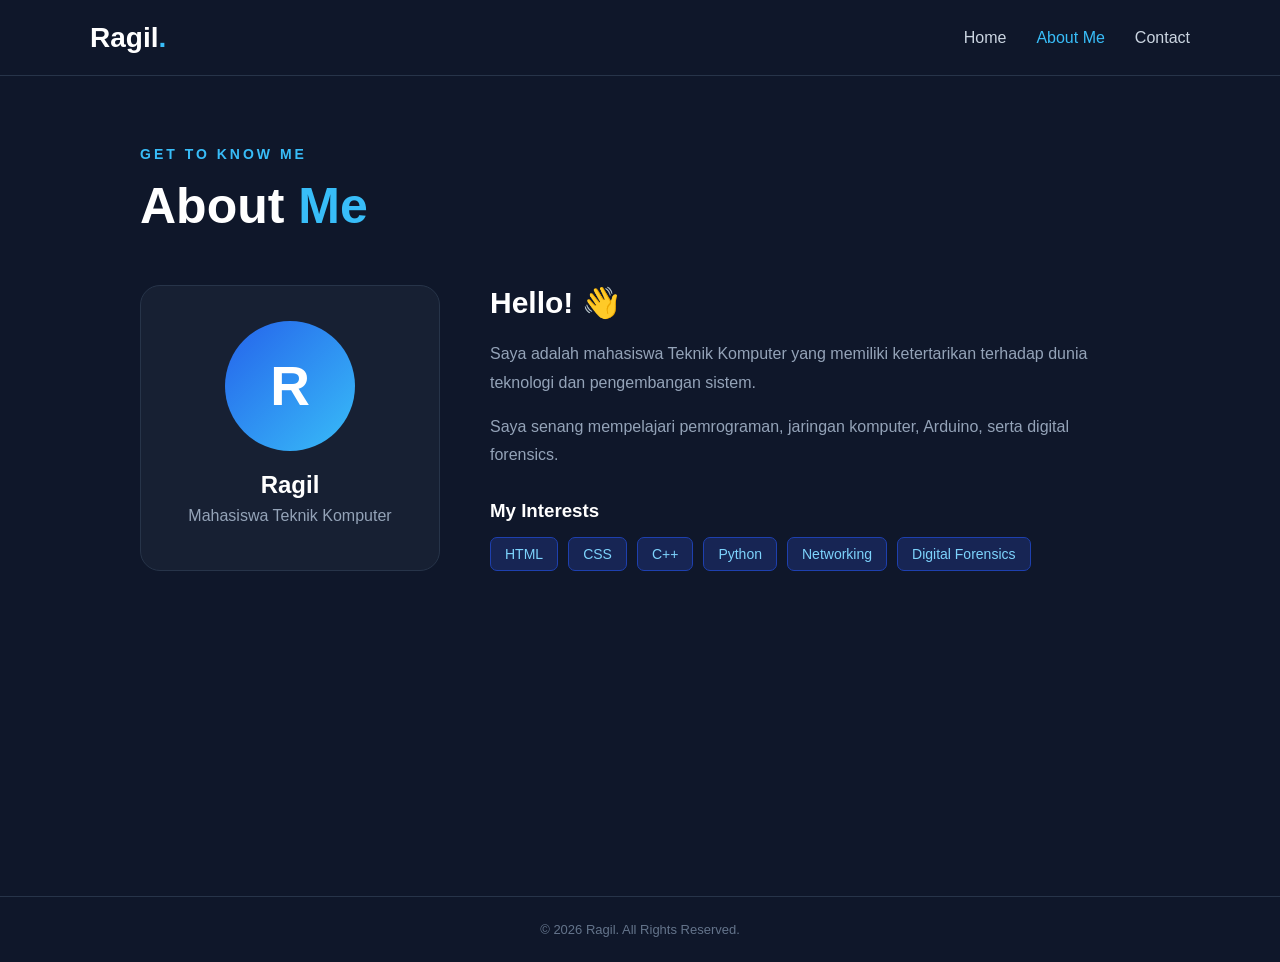
==== about.html @ 292b58e5 "web porto" ====
<!DOCTYPE html>
<html lang="id">
<head>
    <meta charset="UTF-8">
    <meta name="viewport" content="width=device-width, initial-scale=1.0">
    <title>About Me | Ragil</title>
    <link rel="stylesheet" href="style.css">
</head>

<body>

    <header>
        <nav>
            <h2 class="logo">Ragil<span>.</span></h2>

            <ul>
                <li><a href="index.html">Home</a></li>
                <li><a href="about.html" class="active">About Me</a></li>
                <li><a href="contact.html">Contact</a></li>
            </ul>
        </nav>
    </header>

    <main class="page">

        <div class="page-title">
            <p class="small-text">GET TO KNOW ME</p>
            <h1>About <span>Me</span></h1>
        </div>

        <section class="about">

            <div class="about-profile">
                <div class="profile-circle">R</div>
                <h2>Ragil</h2>
                <p>Mahasiswa Teknik Komputer</p>
            </div>

            <div class="about-text">
                <h2>Hello! 👋</h2>

                <p>
                    Saya adalah mahasiswa Teknik Komputer yang memiliki
                    ketertarikan terhadap dunia teknologi dan pengembangan
                    sistem.
                </p>

                <p>
                    Saya senang mempelajari pemrograman, jaringan komputer,
                    Arduino, serta digital forensics.
                </p>

                <h3>My Interests</h3>

                <div class="skills">
                    <span>HTML</span>
                    <span>CSS</span>
                    <span>C++</span>
                    <span>Python</span>
                    <span>Networking</span>
                    <span>Digital Forensics</span>
                </div>
            </div>

        </section>

    </main>

    <footer>
        <p>© 2026 Ragil. All Rights Reserved.</p>
    </footer>

</body>
</html>
---- style.css ----
* {
    margin: 0;
    padding: 0;
    box-sizing: border-box;
}

body {
    font-family: Arial, sans-serif;
    background: #0f172a;
    color: white;
    min-height: 100vh;
}

header {
    width: 100%;
    border-bottom: 1px solid #273449;
}

nav {
    width: 90%;
    max-width: 1100px;
    margin: auto;
    height: 75px;

    display: flex;
    align-items: center;
    justify-content: space-between;
}

.logo {
    font-size: 28px;
}

.logo span,
h1 span {
    color: #38bdf8;
}

nav ul {
    display: flex;
    list-style: none;
    gap: 30px;
}

nav ul li a {
    color: #cbd5e1;
    text-decoration: none;
    transition: 0.3s;
}

nav ul li a:hover,
nav ul li a.active {
    color: #38bdf8;
}

/* HOME */

.home {
    width: 90%;
    max-width: 1100px;
    min-height: calc(100vh - 130px);
    margin: auto;

    display: flex;
    align-items: center;
    justify-content: space-between;
    gap: 50px;
}

.home-text {
    max-width: 650px;
}

.small-text {
    color: #38bdf8;
    font-size: 14px;
    font-weight: bold;
    letter-spacing: 3px;
    margin-bottom: 15px;
}

.home h1 {
    font-size: 60px;
    margin-bottom: 10px;
}

.home h2 {
    color: #cbd5e1;
    margin-bottom: 20px;
}

.home-text > p:not(.small-text) {
    color: #94a3b8;
    line-height: 1.8;
}

/* BUTTON */

.button {
    margin-top: 30px;
    display: flex;
    gap: 15px;
}

.button a {
    text-decoration: none;
    color: white;
    background: #2563eb;
    padding: 13px 25px;
    border-radius: 8px;
    transition: 0.3s;
}

.button a:hover {
    background: #38bdf8;
    transform: translateY(-3px);
}

.button .outline {
    background: transparent;
    border: 1px solid #38bdf8;
}

/* PROFILE */

.profile {
    width: 320px;
    padding: 40px;

    text-align: center;

    background: #172033;
    border: 1px solid #273449;
    border-radius: 20px;
}

.profile-circle {
    width: 150px;
    height: 150px;
    margin: auto;
    margin-bottom: 20px;

    display: flex;
    align-items: center;
    justify-content: center;

    border-radius: 50%;

    background: linear-gradient(135deg, #2563eb, #38bdf8);

    font-size: 70px;
    font-weight: bold;
}

.profile p {
    color: #94a3b8;
    margin-top: 8px;
}

/* GENERAL PAGE */

.page {
    width: 90%;
    max-width: 1000px;
    margin: 70px auto;
    min-height: calc(100vh - 220px);
}

.page-title {
    margin-bottom: 50px;
}

.page-title h1 {
    font-size: 50px;
    margin-bottom: 15px;
}

.page-title > p:last-child {
    color: #94a3b8;
}

/* ABOUT */

.about {
    display: grid;
    grid-template-columns: 300px 1fr;
    gap: 50px;
}

.about-profile {
    padding: 35px;
    text-align: center;

    background: #172033;
    border: 1px solid #273449;
    border-radius: 20px;
}

.about-profile .profile-circle {
    width: 130px;
    height: 130px;
    font-size: 55px;
}

.about-profile p {
    color: #94a3b8;
    margin-top: 8px;
}

.about-text h2 {
    font-size: 30px;
    margin-bottom: 20px;
}

.about-text p {
    color: #94a3b8;
    line-height: 1.8;
    margin-bottom: 15px;
}

.about-text h3 {
    margin-top: 30px;
    margin-bottom: 15px;
}

/* SKILLS */

.skills {
    display: flex;
    flex-wrap: wrap;
    gap: 10px;
}

.skills span {
    background: #172554;
    color: #7dd3fc;
    border: 1px solid #1e40af;

    padding: 8px 14px;
    border-radius: 7px;

    font-size: 14px;
}

/* CONTACT */

.contact {
    display: grid;
    grid-template-columns: 1fr 1.5fr;
    gap: 40px;
}

.contact-info {
    display: flex;
    flex-direction: column;
    gap: 15px;
}

.contact-box {
    background: #172033;
    border: 1px solid #273449;
    padding: 20px;
    border-radius: 12px;
}

.contact-box h3 {
    margin-bottom: 8px;
}

.contact-box p {
    color: #94a3b8;
}

.photo-contact{
    width: 90px;
    height: 90px;

    object-fit: cover;

    display: block;
    margin: 0 auto 20px;
}

/* FORM */

form {
    background: #172033;
    border: 1px solid #273449;
    padding: 30px;
    border-radius: 15px;

    display: flex;
    flex-direction: column;
    gap: 15px;
}

input,
textarea {
    width: 100%;
    padding: 14px;

    background: #0f172a;
    border: 1px solid #334155;
    border-radius: 8px;

    color: white;
    font-size: 15px;
    font-family: Arial, sans-serif;

    outline: none;
}

input:focus,
textarea:focus {
    border-color: #38bdf8;
}

button {
    border: none;
    padding: 14px;

    background: #2563eb;
    color: white;

    border-radius: 8px;
    font-size: 15px;
    cursor: pointer;
}

button:hover {
    background: #38bdf8;
}

/* FOOTER */

footer {
    text-align: center;
    padding: 25px;
    border-top: 1px solid #273449;
    color: #64748b;
    font-size: 13px;
}

/* RESPONSIVE */

@media (max-width: 750px) {

    nav {
        flex-direction: column;
        height: auto;
        padding: 20px 0;
        gap: 15px;
    }

    nav ul {
        gap: 15px;
        font-size: 14px;
    }

    .home {
        flex-direction: column;
        text-align: center;
        padding: 60px 0;
    }

    .home h1 {
        font-size: 45px;
    }

    .button {
        justify-content: center;
    }

    .profile {
        width: 100%;
        max-width: 320px;
    }

    .about,
    .contact {
        grid-template-columns: 1fr;
    }

    .page-title h1 {
        font-size: 40px;
    }
}

.profile-photo {
    width: 180px;
    height: 180px;

    object-fit: cover;

    border-radius: 50%;

    border: 4px solid #38bdf8;

    display: block;
    margin: 0 auto 20px;
}
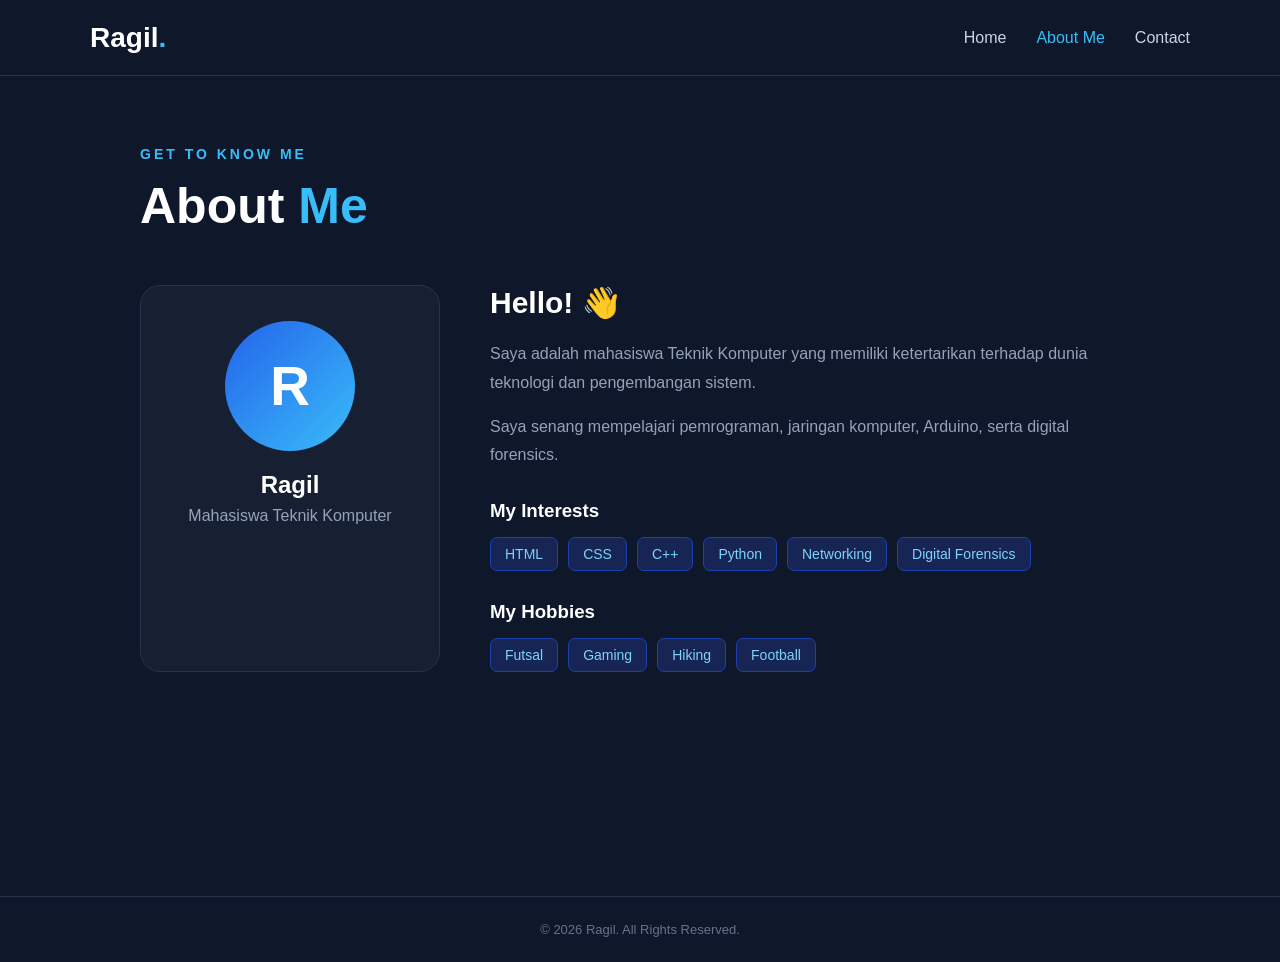
==== commit 0da822f7: "tambahkan hobi" ====
--- a/about.html
+++ b/about.html
@@ -60,6 +60,13 @@
                     <span>Networking</span>
                     <span>Digital Forensics</span>
                 </div>
+                <h3>My Hobbies</h3>
+                <div class="skills">
+                    <span>Futsal</span>
+                    <span>Gaming</span>
+                    <span>Hiking</span>
+                    <span>Football</span>
+                </div>
             </div>
 
         </section>
--- a/style.css
+++ b/style.css
@@ -271,14 +271,37 @@
     color: #94a3b8;
 }
 
-.photo-contact{
-    width: 90px;
-    height: 90px;
-
-    object-fit: cover;
-
+.photo-contact {
+    width: 420px;
+    height: 420px;
+    position: relative;
+    padding: 12px; 
+    border: 3px solid #a855f7;
+    border-radius: 16px;
+    overflow: hidden;
+    display: inline-block;
+}
+
+.photo-contact::before {
+    content: "";
+    position: absolute;
+    inset: 0;
+    background-image: url('RF.png'); 
+    background-size: cover;
+    background-position: center;
+    filter: blur(15px);
+    transform: scale(1.1); 
+    z-index: 0;
+}
+
+.photo {
+    position: relative;
+    z-index: 1;
+    width: 100%;
+    height: auto;
+    object-fit: contain;
     display: block;
-    margin: 0 auto 20px;
+    border-radius: 8px;
 }
 
 /* FORM */
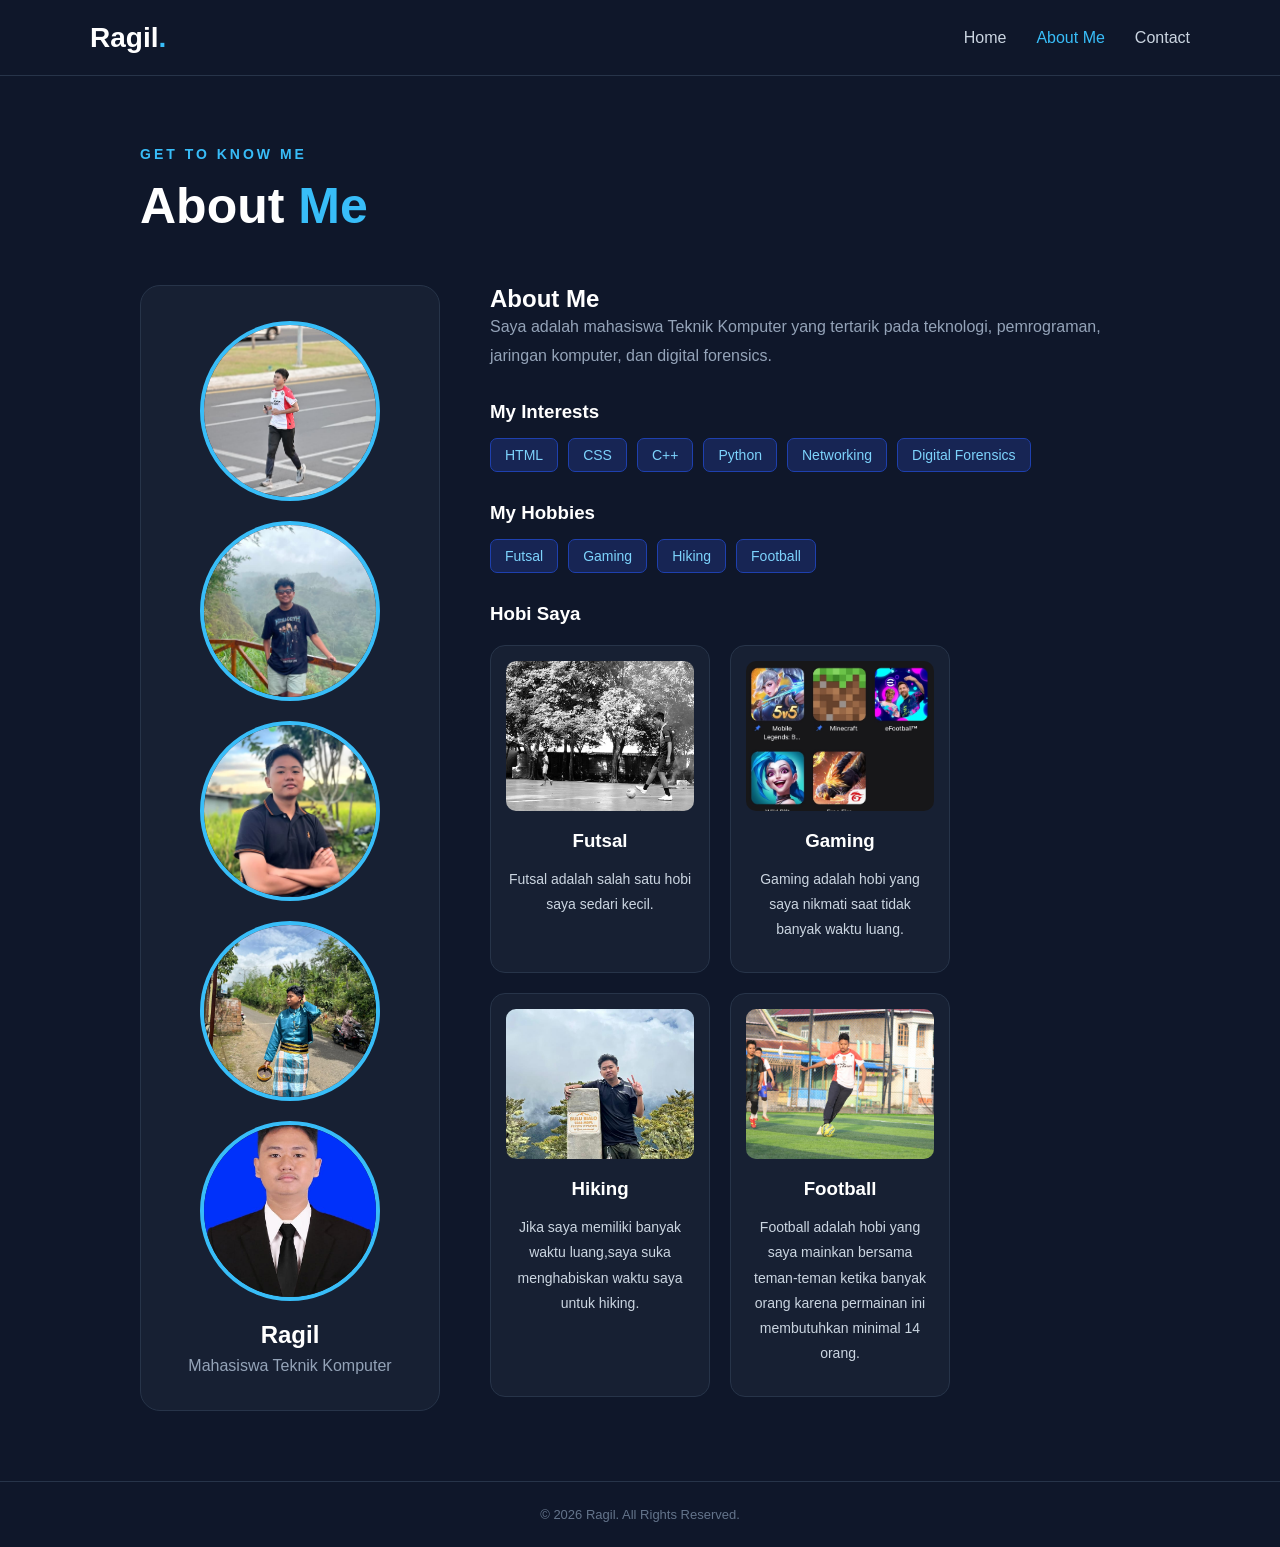
==== commit 663f71f8: "mengedit commit" ====
--- a/about.html
+++ b/about.html
@@ -30,27 +30,25 @@
 
         <section class="about">
 
-            <div class="about-profile">
-                <div class="profile-circle">R</div>
-                <h2>Ragil</h2>
-                <p>Mahasiswa Teknik Komputer</p>
-            </div>
+    <div class="about-profile">
+        <img src="running.jpg" alt="Foto Ragil" class="profile-photo">
+        <img src="Ragil.jpeg" alt="Foto Ragil" class="profile-photo">
+        <img src="rf1.jpg" alt="Foto Ragil" class="profile-photo">
+        <img src="rf2.jpg" alt="Foto Ragil" class="profile-photo">
+        <img src="formal.jpg" alt="Foto Ragil" class="profile-photo">
+        <h2>Ragil</h2>
+        <p>Mahasiswa Teknik Komputer</p>
+    </div>
 
-            <div class="about-text">
-                <h2>Hello! 👋</h2>
+    <div class="about-text">
+        <h1>About Me</h1>
 
-                <p>
-                    Saya adalah mahasiswa Teknik Komputer yang memiliki
-                    ketertarikan terhadap dunia teknologi dan pengembangan
-                    sistem.
-                </p>
-
-                <p>
-                    Saya senang mempelajari pemrograman, jaringan komputer,
-                    Arduino, serta digital forensics.
-                </p>
-
-                <h3>My Interests</h3>
+        <p>
+            Saya adalah mahasiswa Teknik Komputer yang tertarik
+            pada teknologi, pemrograman, jaringan komputer,
+            dan digital forensics.
+        </p>
+        <h3>My Interests</h3>
 
                 <div class="skills">
                     <span>HTML</span>
@@ -67,9 +65,34 @@
                     <span>Hiking</span>
                     <span>Football</span>
                 </div>
+
+        <h3>Hobi Saya</h3>
+
+        <div class="hobi-container">
+            <div class="hobi-card">
+                <img src="futsal.jpg" alt="Hobi saya">
+                <h3>Futsal</h3>
+                <p>Futsal adalah salah satu hobi saya sedari kecil.</p>
             </div>
+            <div class="hobi-card">
+                <img src="gaming.jpg" alt="Hobi saya">
+                <h3>Gaming</h3>
+                <p>Gaming adalah hobi yang saya nikmati saat tidak banyak waktu luang.</p>
+            </div>
+            <div class="hobi-card">
+                <img src="hiking.jpg" alt="Hobi saya">
+                <h3>Hiking</h3>
+                <p>Jika saya memiliki banyak waktu luang,saya suka menghabiskan waktu saya untuk hiking.</p>
+            </div>
+            <div class="hobi-card">
+                <img src="football2.jpg" alt="Hobi saya">
+                <h3>Football</h3>
+                <p>Football adalah hobi yang saya mainkan bersama teman-teman ketika banyak orang karena permainan ini membutuhkan minimal 14 orang.</p>
+            </div>
+        </div>
+    </div>
 
-        </section>
+</section>
 
     </main>
 
--- a/style.css
+++ b/style.css
@@ -222,7 +222,37 @@
     margin-top: 30px;
     margin-bottom: 15px;
 }
-
+.hobi-container {
+    display: flex;
+    gap: 20px;
+    margin-top: 20px;
+    flex-wrap: wrap;
+}
+
+.hobi-card {
+    width: 220px;
+    background: #172033;
+    border: 1px solid #273449;
+    border-radius: 15px;
+    padding: 15px;
+    text-align: center;
+}
+
+.hobi-card img {
+    width: 100%;
+    height: 150px;
+    object-fit: cover;
+    border-radius: 10px;
+}
+
+.hobi-card h3 {
+    margin-top: 15px;
+}
+
+.hobi-card p {
+    font-size: 14px;
+    color: #cbd5e1;
+}
 /* SKILLS */
 
 .skills {
@@ -271,38 +301,6 @@
     color: #94a3b8;
 }
 
-.photo-contact {
-    width: 420px;
-    height: 420px;
-    position: relative;
-    padding: 12px; 
-    border: 3px solid #a855f7;
-    border-radius: 16px;
-    overflow: hidden;
-    display: inline-block;
-}
-
-.photo-contact::before {
-    content: "";
-    position: absolute;
-    inset: 0;
-    background-image: url('RF.png'); 
-    background-size: cover;
-    background-position: center;
-    filter: blur(15px);
-    transform: scale(1.1); 
-    z-index: 0;
-}
-
-.photo {
-    position: relative;
-    z-index: 1;
-    width: 100%;
-    height: auto;
-    object-fit: contain;
-    display: block;
-    border-radius: 8px;
-}
 
 /* FORM */
 
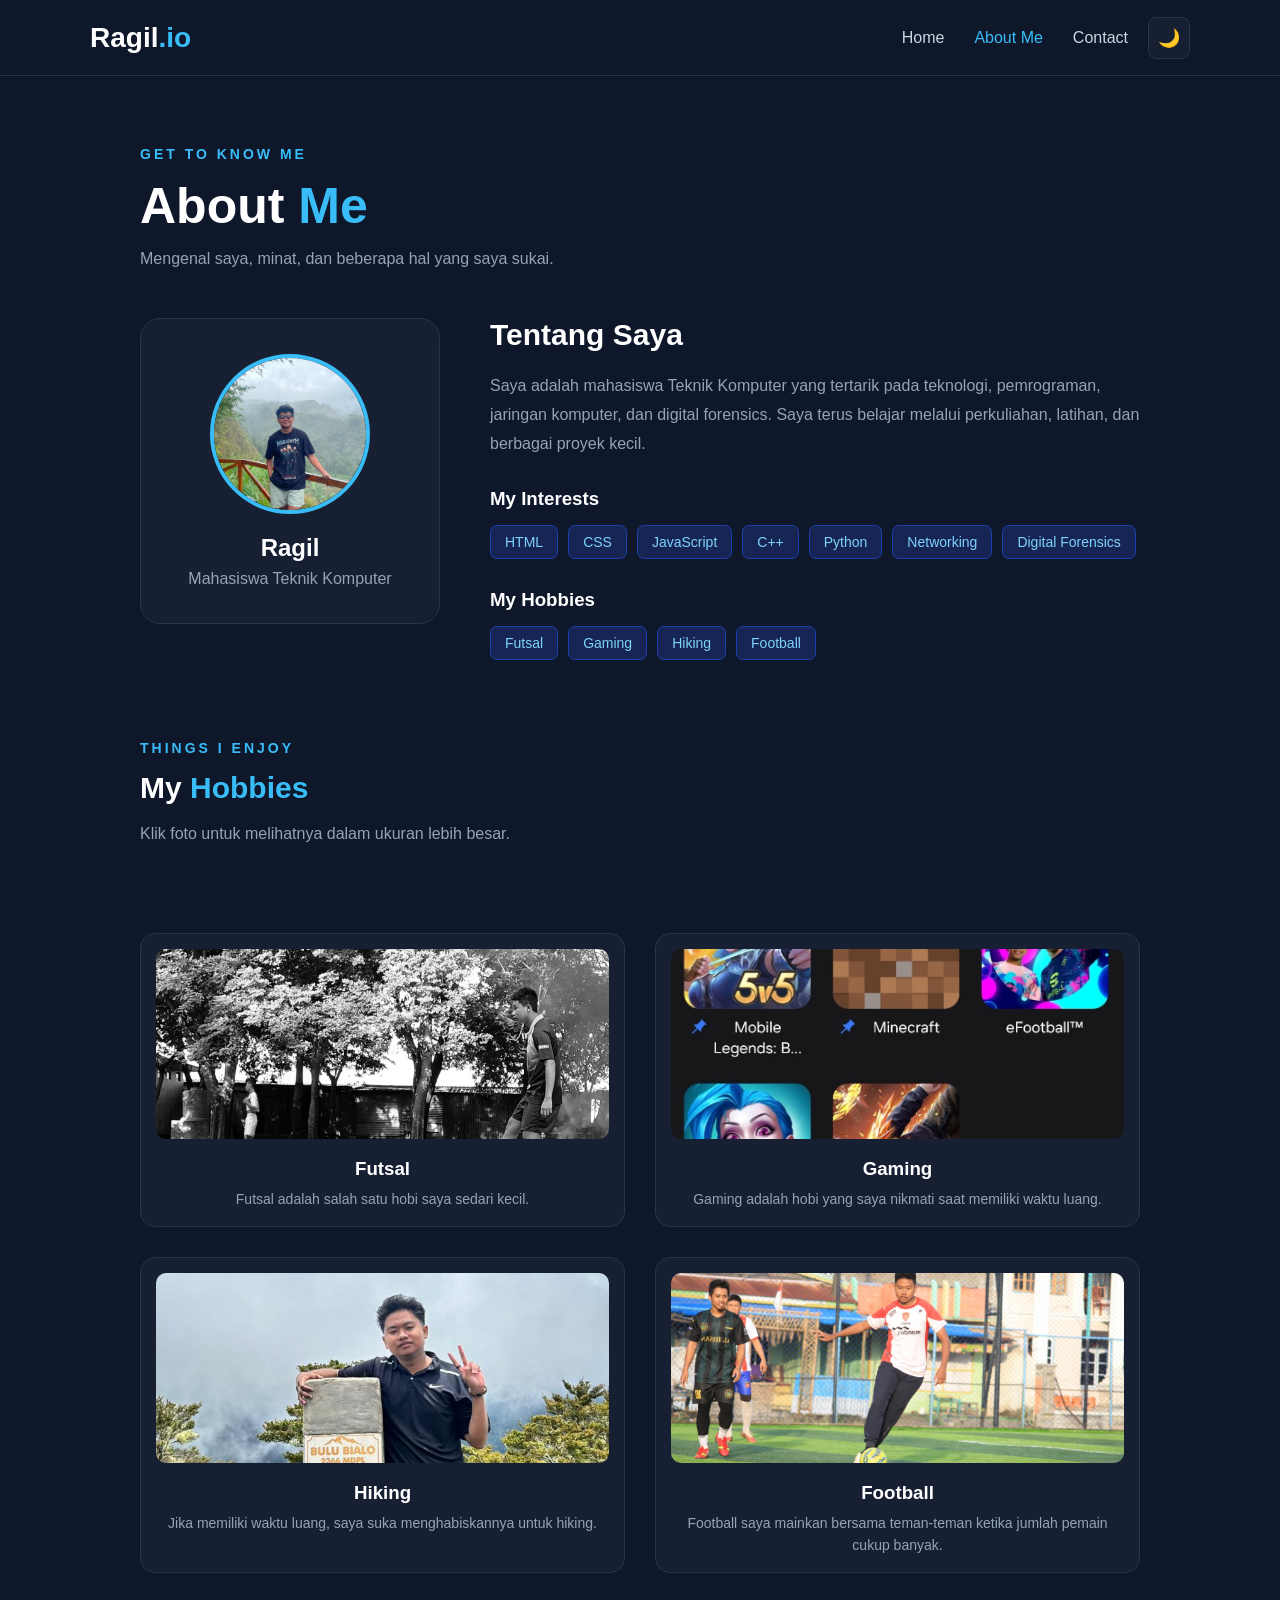
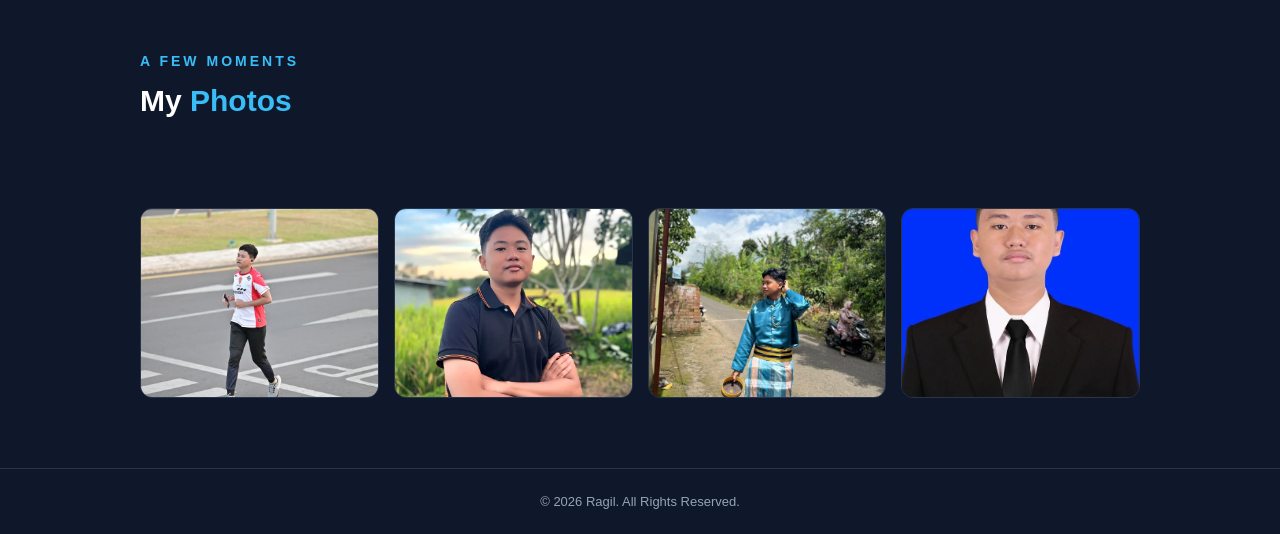
==== commit bbb53fbf: "web porto" ====
--- a/about.html
+++ b/about.html
@@ -3,61 +3,57 @@
 <head>
     <meta charset="UTF-8">
     <meta name="viewport" content="width=device-width, initial-scale=1.0">
+    <meta name="description" content="Tentang Ragil dan minat serta hobinya.">
     <title>About Me | Ragil</title>
     <link rel="stylesheet" href="style.css">
 </head>
-
 <body>
-
     <header>
         <nav>
-            <h2 class="logo">Ragil<span>.</span></h2>
-
-            <ul>
+            <a class="logo" href="index.html">Ragil<span>.io</span></a>
+            <button class="menu-toggle" type="button" data-menu-toggle aria-label="Buka menu" aria-expanded="false">☰</button>
+            <ul data-nav-links>
                 <li><a href="index.html">Home</a></li>
                 <li><a href="about.html" class="active">About Me</a></li>
                 <li><a href="contact.html">Contact</a></li>
             </ul>
+            <button class="theme-toggle" type="button" data-theme-toggle aria-label="Aktifkan light mode">🌙</button>
         </nav>
     </header>
 
     <main class="page">
-
-        <div class="page-title">
+        <div class="page-title reveal">
             <p class="small-text">GET TO KNOW ME</p>
             <h1>About <span>Me</span></h1>
+            <p>Mengenal saya, minat, dan beberapa hal yang saya sukai.</p>
         </div>
 
         <section class="about">
+            <div class="about-profile reveal">
+                <img src="images/Ragil.jpeg" alt="Foto profil Ragil" class="profile-photo">
+                <h2>Ragil</h2>
+                <p>Mahasiswa Teknik Komputer</p>
+            </div>
 
-    <div class="about-profile">
-        <img src="running.jpg" alt="Foto Ragil" class="profile-photo">
-        <img src="Ragil.jpeg" alt="Foto Ragil" class="profile-photo">
-        <img src="rf1.jpg" alt="Foto Ragil" class="profile-photo">
-        <img src="rf2.jpg" alt="Foto Ragil" class="profile-photo">
-        <img src="formal.jpg" alt="Foto Ragil" class="profile-photo">
-        <h2>Ragil</h2>
-        <p>Mahasiswa Teknik Komputer</p>
-    </div>
+            <div class="about-text reveal">
+                <h2>Tentang Saya</h2>
+                <p>
+                    Saya adalah mahasiswa Teknik Komputer yang tertarik pada teknologi,
+                    pemrograman, jaringan komputer, dan digital forensics. Saya terus
+                    belajar melalui perkuliahan, latihan, dan berbagai proyek kecil.
+                </p>
 
-    <div class="about-text">
-        <h1>About Me</h1>
-
-        <p>
-            Saya adalah mahasiswa Teknik Komputer yang tertarik
-            pada teknologi, pemrograman, jaringan komputer,
-            dan digital forensics.
-        </p>
-        <h3>My Interests</h3>
-
+                <h3>My Interests</h3>
                 <div class="skills">
                     <span>HTML</span>
                     <span>CSS</span>
+                    <span>JavaScript</span>
                     <span>C++</span>
                     <span>Python</span>
                     <span>Networking</span>
                     <span>Digital Forensics</span>
                 </div>
+
                 <h3>My Hobbies</h3>
                 <div class="skills">
                     <span>Futsal</span>
@@ -65,40 +61,67 @@
                     <span>Hiking</span>
                     <span>Football</span>
                 </div>
+            </div>
+        </section>
 
-        <h3>Hobi Saya</h3>
+        <section class="hobbies-section reveal">
+            <div class="section-heading">
+                <p class="small-text">THINGS I ENJOY</p>
+                <h2>My <span>Hobbies</span></h2>
+                <p>Klik foto untuk melihatnya dalam ukuran lebih besar.</p>
+            </div>
 
-        <div class="hobi-container">
-            <div class="hobi-card">
-                <img src="futsal.jpg" alt="Hobi saya">
-                <h3>Futsal</h3>
-                <p>Futsal adalah salah satu hobi saya sedari kecil.</p>
+            <div class="hobi-container">
+                <article class="hobi-card">
+                    <img src="images/futsal.jpg" alt="Foto hobi futsal" data-gallery-image data-title="Futsal">
+                    <h3>Futsal</h3>
+                    <p>Futsal adalah salah satu hobi saya sedari kecil.</p>
+                </article>
+                <article class="hobi-card">
+                    <img src="images/gaming.jpg" alt="Foto hobi gaming" data-gallery-image data-title="Gaming">
+                    <h3>Gaming</h3>
+                    <p>Gaming adalah hobi yang saya nikmati saat memiliki waktu luang.</p>
+                </article>
+                <article class="hobi-card">
+                    <img src="images/hiking.jpg" alt="Foto hobi hiking" data-gallery-image data-title="Hiking">
+                    <h3>Hiking</h3>
+                    <p>Jika memiliki waktu luang, saya suka menghabiskannya untuk hiking.</p>
+                </article>
+                <article class="hobi-card">
+                    <img src="images/football2.jpg" alt="Foto hobi football" data-gallery-image data-title="Football">
+                    <h3>Football</h3>
+                    <p>Football saya mainkan bersama teman-teman ketika jumlah pemain cukup banyak.</p>
+                </article>
             </div>
-            <div class="hobi-card">
-                <img src="gaming.jpg" alt="Hobi saya">
-                <h3>Gaming</h3>
-                <p>Gaming adalah hobi yang saya nikmati saat tidak banyak waktu luang.</p>
+        </section>
+
+        <section class="photo-section reveal">
+            <div class="section-heading">
+                <p class="small-text">A FEW MOMENTS</p>
+                <h2>My <span>Photos</span></h2>
             </div>
-            <div class="hobi-card">
-                <img src="hiking.jpg" alt="Hobi saya">
-                <h3>Hiking</h3>
-                <p>Jika saya memiliki banyak waktu luang,saya suka menghabiskan waktu saya untuk hiking.</p>
+            <div class="photo-grid">
+                <img src="images/running.jpg" alt="Ragil saat berlari" data-gallery-image data-title="Running">
+                <img src="images/rf1.jpg" alt="Foto Ragil" data-gallery-image data-title="Photo 1">
+                <img src="images/rf2.jpg" alt="Foto Ragil" data-gallery-image data-title="Photo 2">
+                <img src="images/formal.jpg" alt="Foto formal Ragil" data-gallery-image data-title="Formal">
             </div>
-            <div class="hobi-card">
-                <img src="football2.jpg" alt="Hobi saya">
-                <h3>Football</h3>
-                <p>Football adalah hobi yang saya mainkan bersama teman-teman ketika banyak orang karena permainan ini membutuhkan minimal 14 orang.</p>
-            </div>
+        </section>
+    </main>
+
+    <div class="lightbox" data-lightbox role="dialog" aria-modal="true" aria-label="Preview foto">
+        <button class="lightbox-close" type="button" data-lightbox-close aria-label="Tutup">×</button>
+        <div class="lightbox-content">
+            <img src="" alt="" data-lightbox-image>
+            <p data-lightbox-title></p>
         </div>
     </div>
-
-</section>
-
-    </main>
 
     <footer>
         <p>© 2026 Ragil. All Rights Reserved.</p>
     </footer>
 
+    <button class="back-top" type="button" data-back-top aria-label="Kembali ke atas">↑</button>
+    <script src="script.js"></script>
 </body>
-</html>+</html>
--- a/style.css
+++ b/style.css
@@ -4,36 +4,74 @@
     box-sizing: border-box;
 }
 
+:root {
+    --bg: #0f172a;
+    --card: #172033;
+    --border: #273449;
+    --text: #ffffff;
+    --muted: #94a3b8;
+    --soft: #cbd5e1;
+    --accent: #38bdf8;
+    --primary: #2563eb;
+    --input: #0f172a;
+}
+
+body.light-theme {
+    --bg: #f8fafc;
+    --card: #ffffff;
+    --border: #dbe3ee;
+    --text: #0f172a;
+    --muted: #475569;
+    --soft: #334155;
+    --input: #f1f5f9;
+}
+
+html {
+    scroll-behavior: smooth;
+}
+
 body {
     font-family: Arial, sans-serif;
-    background: #0f172a;
-    color: white;
+    background: var(--bg);
+    color: var(--text);
     min-height: 100vh;
+    transition: background 0.3s, color 0.3s;
+}
+
+body.no-scroll {
+    overflow: hidden;
+}
+
+a {
+    color: inherit;
 }
 
 header {
     width: 100%;
-    border-bottom: 1px solid #273449;
+    border-bottom: 1px solid var(--border);
 }
 
 nav {
     width: 90%;
     max-width: 1100px;
+    min-height: 75px;
     margin: auto;
-    height: 75px;
-
     display: flex;
     align-items: center;
-    justify-content: space-between;
+    gap: 20px;
 }
 
 .logo {
     font-size: 28px;
+    font-weight: bold;
+    text-decoration: none;
+    margin-right: auto;
 }
 
 .logo span,
-h1 span {
-    color: #38bdf8;
+h1 span,
+.section-heading h2 span {
+    color: var(--accent);
 }
 
 nav ul {
@@ -43,28 +81,42 @@
 }
 
 nav ul li a {
-    color: #cbd5e1;
+    color: var(--soft);
     text-decoration: none;
     transition: 0.3s;
 }
 
 nav ul li a:hover,
 nav ul li a.active {
-    color: #38bdf8;
+    color: var(--accent);
+}
+
+.theme-toggle,
+.menu-toggle {
+    border: 1px solid var(--border);
+    background: var(--card);
+    color: var(--text);
+    border-radius: 8px;
+    width: 42px;
+    height: 42px;
+    cursor: pointer;
+    font-size: 18px;
+}
+
+.menu-toggle {
+    display: none;
 }
 
 /* HOME */
-
 .home {
     width: 90%;
     max-width: 1100px;
     min-height: calc(100vh - 130px);
     margin: auto;
-
     display: flex;
     align-items: center;
     justify-content: space-between;
-    gap: 50px;
+    gap: 60px;
 }
 
 .home-text {
@@ -72,30 +124,45 @@
 }
 
 .small-text {
-    color: #38bdf8;
+    color: var(--accent);
     font-size: 14px;
     font-weight: bold;
     letter-spacing: 3px;
     margin-bottom: 15px;
 }
 
+.welcome {
+    color: var(--muted);
+    margin-bottom: 12px;
+}
+
 .home h1 {
     font-size: 60px;
     margin-bottom: 10px;
 }
 
 .home h2 {
-    color: #cbd5e1;
+    color: var(--soft);
     margin-bottom: 20px;
-}
-
-.home-text > p:not(.small-text) {
-    color: #94a3b8;
+    min-height: 29px;
+}
+
+.home-text > p:not(.small-text):not(.welcome) {
+    color: var(--muted);
     line-height: 1.8;
 }
 
+.typing::after {
+    content: "|";
+    color: var(--accent);
+    animation: blink 0.8s infinite;
+}
+
+@keyframes blink {
+    50% { opacity: 0; }
+}
+
 /* BUTTON */
-
 .button {
     margin-top: 30px;
     display: flex;
@@ -105,60 +172,50 @@
 .button a {
     text-decoration: none;
     color: white;
-    background: #2563eb;
+    background: var(--primary);
     padding: 13px 25px;
     border-radius: 8px;
     transition: 0.3s;
 }
 
 .button a:hover {
-    background: #38bdf8;
+    background: var(--accent);
     transform: translateY(-3px);
 }
 
 .button .outline {
     background: transparent;
-    border: 1px solid #38bdf8;
+    border: 1px solid var(--accent);
 }
 
 /* PROFILE */
-
 .profile {
     width: 320px;
     padding: 40px;
-
     text-align: center;
-
-    background: #172033;
-    border: 1px solid #273449;
+    background: var(--card);
+    border: 1px solid var(--border);
     border-radius: 20px;
-}
-
-.profile-circle {
-    width: 150px;
-    height: 150px;
-    margin: auto;
-    margin-bottom: 20px;
-
-    display: flex;
-    align-items: center;
-    justify-content: center;
-
+    flex-shrink: 0;
+}
+
+.profile-photo {
+    width: 180px;
+    height: 180px;
+    object-fit: cover;
     border-radius: 50%;
-
-    background: linear-gradient(135deg, #2563eb, #38bdf8);
-
-    font-size: 70px;
-    font-weight: bold;
-}
-
-.profile p {
-    color: #94a3b8;
+    border: 4px solid var(--accent);
+    display: block;
+    margin: 0 auto 20px;
+}
+
+.profile p,
+.about-profile p {
+    color: var(--muted);
     margin-top: 8px;
 }
 
 /* GENERAL PAGE */
-
 .page {
     width: 90%;
     max-width: 1000px;
@@ -175,45 +232,40 @@
     margin-bottom: 15px;
 }
 
-.page-title > p:last-child {
-    color: #94a3b8;
+.page-title > p:last-child,
+.section-heading > p:last-child {
+    color: var(--muted);
 }
 
 /* ABOUT */
-
 .about {
     display: grid;
     grid-template-columns: 300px 1fr;
     gap: 50px;
+    align-items: start;
 }
 
 .about-profile {
     padding: 35px;
     text-align: center;
-
-    background: #172033;
-    border: 1px solid #273449;
+    background: var(--card);
+    border: 1px solid var(--border);
     border-radius: 20px;
 }
 
-.about-profile .profile-circle {
-    width: 130px;
-    height: 130px;
-    font-size: 55px;
-}
-
-.about-profile p {
-    color: #94a3b8;
-    margin-top: 8px;
-}
-
-.about-text h2 {
+.about-profile .profile-photo {
+    width: 160px;
+    height: 160px;
+}
+
+.about-text h2,
+.section-heading h2 {
     font-size: 30px;
     margin-bottom: 20px;
 }
 
 .about-text p {
-    color: #94a3b8;
+    color: var(--muted);
     line-height: 1.8;
     margin-bottom: 15px;
 }
@@ -222,38 +274,6 @@
     margin-top: 30px;
     margin-bottom: 15px;
 }
-.hobi-container {
-    display: flex;
-    gap: 20px;
-    margin-top: 20px;
-    flex-wrap: wrap;
-}
-
-.hobi-card {
-    width: 220px;
-    background: #172033;
-    border: 1px solid #273449;
-    border-radius: 15px;
-    padding: 15px;
-    text-align: center;
-}
-
-.hobi-card img {
-    width: 100%;
-    height: 150px;
-    object-fit: cover;
-    border-radius: 10px;
-}
-
-.hobi-card h3 {
-    margin-top: 15px;
-}
-
-.hobi-card p {
-    font-size: 14px;
-    color: #cbd5e1;
-}
-/* SKILLS */
 
 .skills {
     display: flex;
@@ -265,19 +285,129 @@
     background: #172554;
     color: #7dd3fc;
     border: 1px solid #1e40af;
-
     padding: 8px 14px;
     border-radius: 7px;
-
     font-size: 14px;
 }
 
+.hobbies-section,
+.photo-section {
+    margin-top: 80px;
+}
+
+.section-heading {
+    margin-bottom: 90px;
+}
+
+.hobi-container {
+    display: grid;
+    grid-template-columns: repeat(2, 1fr);
+    gap: 30px;
+}
+
+.hobi-card {
+    background: var(--card);
+    border: 1px solid var(--border);
+    border-radius: 15px;
+    padding: 15px;
+    text-align: center;
+    transition: transform 0.3s, border-color 0.3s;
+}
+
+.hobi-card:hover {
+    transform: translateY(-5px);
+    border-color: var(--accent);
+}
+
+.hobi-card img {
+    width: 100%;
+    height: 190px;
+    object-fit: cover;
+    border-radius: 10px;
+    cursor: pointer;
+}
+
+.hobi-card h3 {
+    margin-top: 15px;
+}
+
+.hobi-card p {
+    font-size: 14px;
+    color: var(--muted);
+    line-height: 1.6;
+    margin-top: 8px;
+}
+
+.photo-grid {
+    display: grid;
+    grid-template-columns: repeat(4, 1fr);
+    gap: 15px;
+}
+
+.photo-grid img {
+    width: 100%;
+    height: 190px;
+    object-fit: cover;
+    border-radius: 12px;
+    border: 1px solid var(--border);
+    cursor: pointer;
+    transition: transform 0.3s;
+}
+
+.photo-grid img:hover {
+    transform: scale(1.03);
+}
+
+/* LIGHTBOX */
+.lightbox {
+    position: fixed;
+    inset: 0;
+    z-index: 1000;
+    display: none;
+    align-items: center;
+    justify-content: center;
+    padding: 30px;
+    background: rgba(2, 6, 23, 0.88);
+}
+
+.lightbox.show {
+    display: flex;
+}
+
+.lightbox-content {
+    max-width: 900px;
+    max-height: 90vh;
+    text-align: center;
+}
+
+.lightbox-content img {
+    max-width: 100%;
+    max-height: 78vh;
+    border-radius: 12px;
+}
+
+.lightbox-content p {
+    margin-top: 12px;
+    color: white;
+}
+
+.lightbox-close {
+    position: absolute;
+    top: 20px;
+    right: 25px;
+    border: none;
+    background: transparent;
+    color: white;
+    font-size: 42px;
+    cursor: pointer;
+}
+
 /* CONTACT */
-
 .contact {
     display: grid;
     grid-template-columns: 1fr 1.5fr;
     gap: 40px;
+    align-items: start;
 }
 
 .contact-info {
@@ -287,8 +417,8 @@
 }
 
 .contact-box {
-    background: #172033;
-    border: 1px solid #273449;
+    background: var(--card);
+    border: 1px solid var(--border);
     padding: 20px;
     border-radius: 12px;
 }
@@ -298,84 +428,173 @@
 }
 
 .contact-box p {
-    color: #94a3b8;
-}
-
+    color: var(--muted);
+    overflow-wrap: anywhere;
+}
+
+.contact-box a {
+    color: var(--muted);
+    text-decoration: none;
+}
+
+.contact-box a:hover {
+    color: var(--accent);
+}
+
+.contact-right {
+    display: grid;
+    gap: 25px;
+}
 
 /* FORM */
-
 form {
-    background: #172033;
-    border: 1px solid #273449;
+    background: var(--card);
+    border: 1px solid var(--border);
     padding: 30px;
     border-radius: 15px;
-
     display: flex;
     flex-direction: column;
-    gap: 15px;
+    gap: 10px;
+}
+
+form h2 {
+    margin-bottom: 10px;
+}
+
+label {
+    color: var(--soft);
+    font-size: 14px;
+    font-weight: bold;
+    margin-top: 5px;
 }
 
 input,
 textarea {
     width: 100%;
     padding: 14px;
-
-    background: #0f172a;
+    background: var(--input);
     border: 1px solid #334155;
     border-radius: 8px;
-
-    color: white;
+    color: var(--text);
     font-size: 15px;
     font-family: Arial, sans-serif;
-
     outline: none;
+    resize: vertical;
 }
 
 input:focus,
 textarea:focus {
-    border-color: #38bdf8;
-}
-
-button {
+    border-color: var(--accent);
+}
+
+form button {
     border: none;
     padding: 14px;
-
-    background: #2563eb;
+    margin-top: 5px;
+    background: var(--primary);
     color: white;
-
     border-radius: 8px;
     font-size: 15px;
     cursor: pointer;
-}
-
-button:hover {
-    background: #38bdf8;
-}
-
-/* FOOTER */
+    transition: 0.3s;
+}
+
+form button:hover {
+    background: var(--accent);
+}
+
+.form-message {
+    min-height: 22px;
+    font-size: 14px;
+    line-height: 1.5;
+}
+
+.form-message.error {
+    color: #f87171;
+}
+
+.form-message.success {
+    color: #4ade80;
+}
+
+.contact-profile {
+    width: 100%;
+}
+
+.contact-profile .profile-photo {
+    width: 140px;
+    height: 140px;
+}
+
+/* REVEAL ANIMATION */
+.reveal {
+    opacity: 0;
+    transform: translateY(20px);
+    transition: opacity 0.7s ease, transform 0.7s ease;
+}
+
+.reveal.visible {
+    opacity: 1;
+    transform: translateY(0);
+}
+
+/* BACK TO TOP */
+.back-top {
+    position: fixed;
+    right: 25px;
+    bottom: 25px;
+    width: 45px;
+    height: 45px;
+    border: none;
+    border-radius: 50%;
+    background: var(--primary);
+    color: white;
+    font-size: 20px;
+    cursor: pointer;
+    opacity: 0;
+    pointer-events: none;
+    transform: translateY(10px);
+    transition: 0.3s;
+    z-index: 500;
+}
+
+.back-top.show {
+    opacity: 1;
+    pointer-events: auto;
+    transform: translateY(0);
+}
 
 footer {
     text-align: center;
     padding: 25px;
-    border-top: 1px solid #273449;
-    color: #64748b;
+    border-top: 1px solid var(--border);
+    color: var(--muted);
     font-size: 13px;
 }
 
 /* RESPONSIVE */
-
 @media (max-width: 750px) {
-
     nav {
+        min-height: 75px;
+        flex-wrap: wrap;
+        padding: 15px 0;
+    }
+
+    .menu-toggle {
+        display: block;
+    }
+
+    nav ul {
+        order: 5;
+        width: 100%;
+        display: none;
         flex-direction: column;
-        height: auto;
-        padding: 20px 0;
         gap: 15px;
-    }
-
-    nav ul {
-        gap: 15px;
-        font-size: 14px;
+        padding: 10px 0 5px;
+    }
+
+    nav ul.show {
+        display: flex;
     }
 
     .home {
@@ -390,6 +609,7 @@
 
     .button {
         justify-content: center;
+        flex-wrap: wrap;
     }
 
     .profile {
@@ -402,22 +622,25 @@
         grid-template-columns: 1fr;
     }
 
+    .hobi-container {
+        grid-template-columns: 1fr;
+    }
+
+    .photo-grid {
+        grid-template-columns: repeat(2, 1fr);
+    }
+
     .page-title h1 {
         font-size: 40px;
     }
 }
 
-.profile-photo {
-    width: 180px;
-    height: 180px;
-
-    object-fit: cover;
-
-    border-radius: 50%;
-
-    border: 4px solid #38bdf8;
-
-    display: block;
-    margin: 0 auto 20px;
-}
-
+@media (prefers-reduced-motion: reduce) {
+    *,
+    *::before,
+    *::after {
+        scroll-behavior: auto !important;
+        animation-duration: 0.01ms !important;
+        transition-duration: 0.01ms !important;
+    }
+}
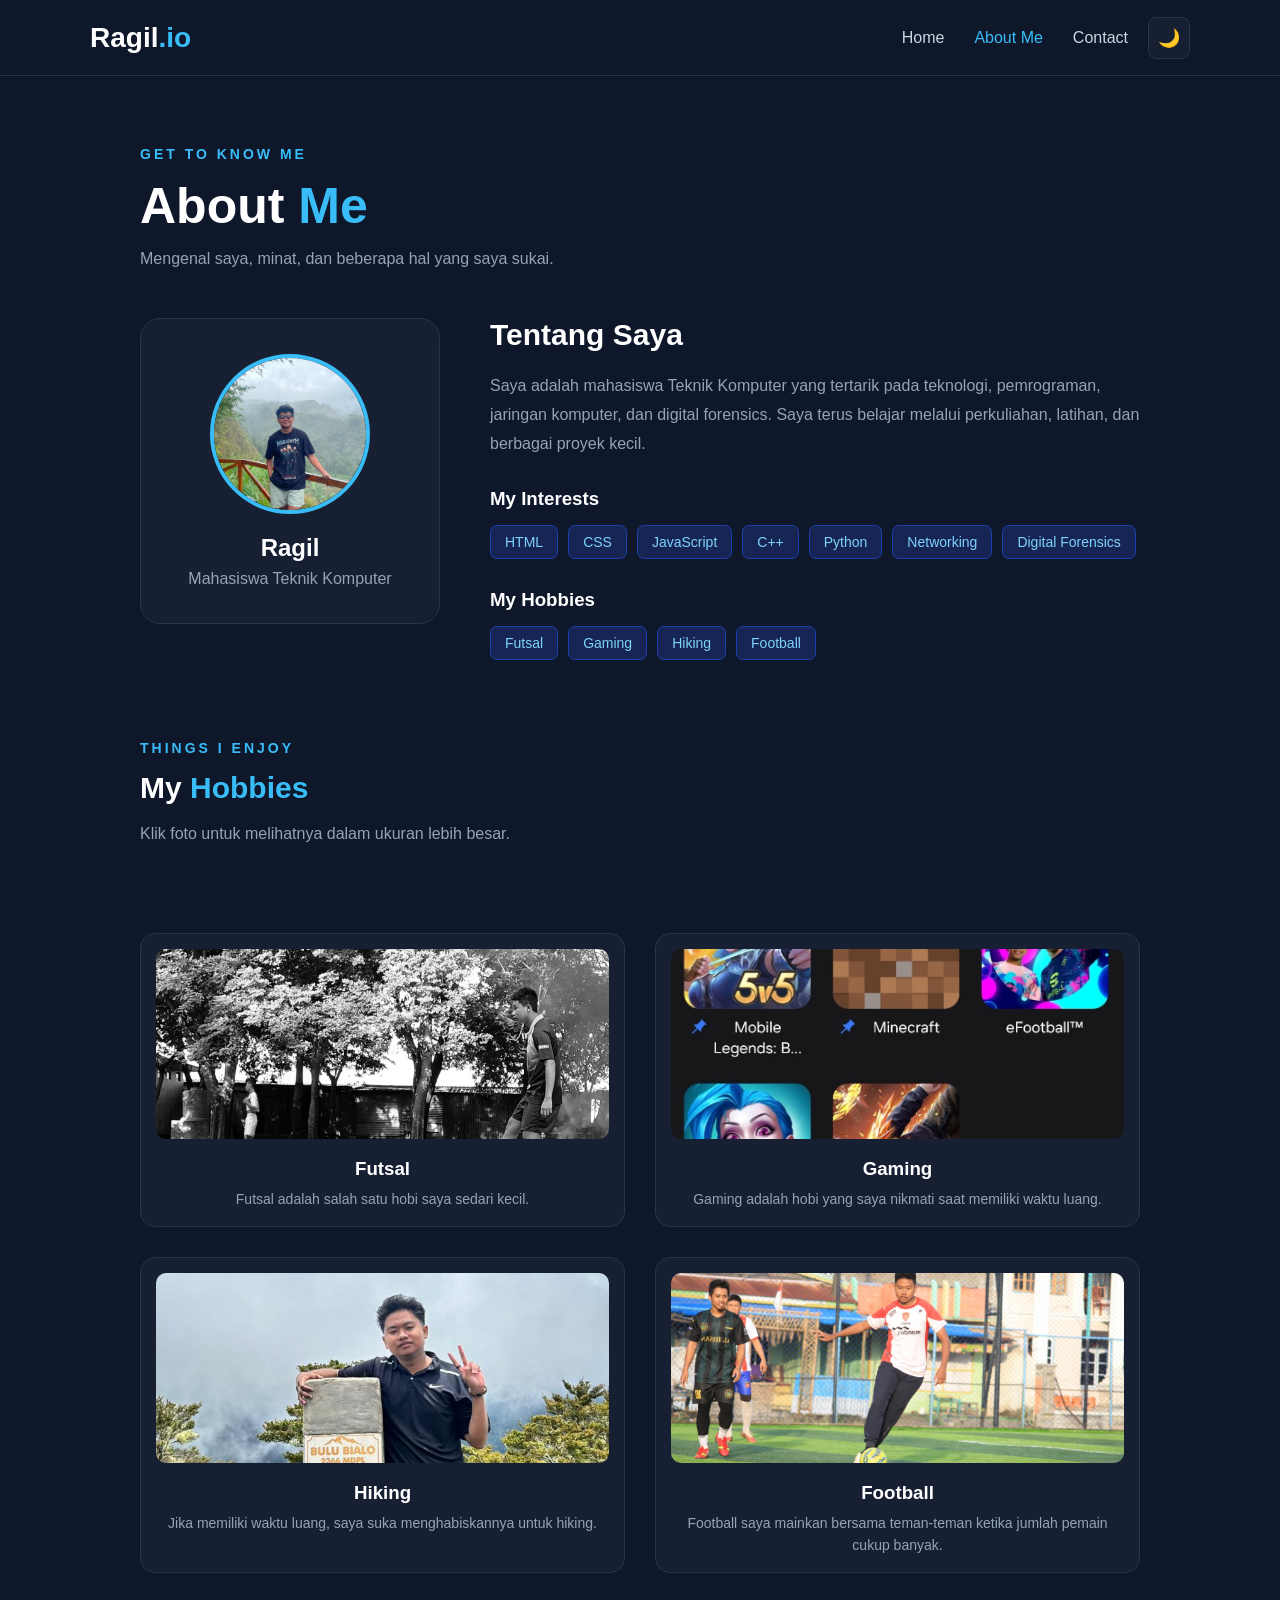
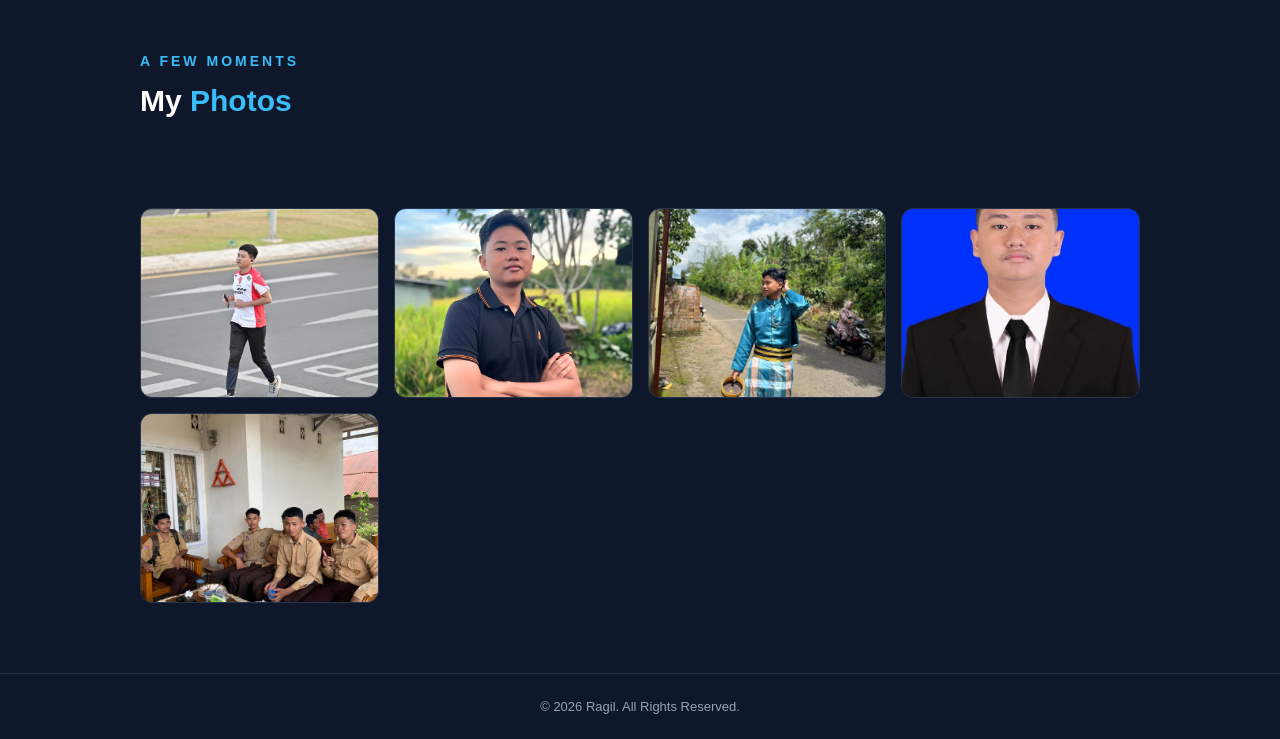
==== commit 088d9aaf: "web porto update foto" ====
--- a/about.html
+++ b/about.html
@@ -105,6 +105,7 @@
                 <img src="images/rf1.jpg" alt="Foto Ragil" data-gallery-image data-title="Photo 1">
                 <img src="images/rf2.jpg" alt="Foto Ragil" data-gallery-image data-title="Photo 2">
                 <img src="images/formal.jpg" alt="Foto formal Ragil" data-gallery-image data-title="Formal">
+                <img src="images/HsM.jpg" alt="Foto Ragil" data-gallery-image data-title="Photo 3">
             </div>
         </section>
     </main>
